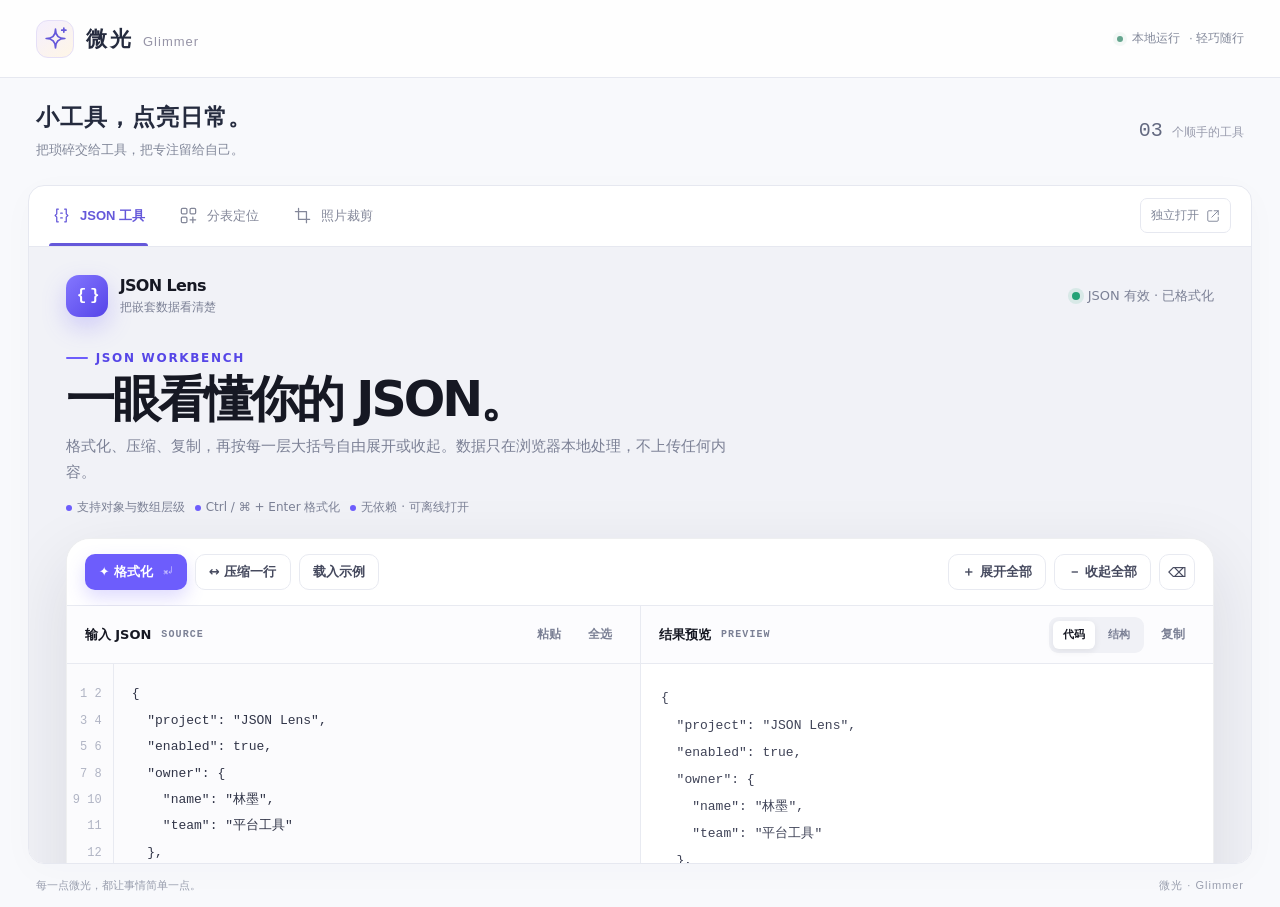
==== index.html @ e59c4ab4 "feat: 新增微光工具主页并统一工具页面风格" ====
<!doctype html>
<html lang="zh-CN">
<head>
  <meta charset="UTF-8">
  <meta name="viewport" content="width=device-width, initial-scale=1">
  <meta name="theme-color" content="#f8f9fc">
  <meta name="description" content="微光 Glimmer，一个轻巧的本地工具箱。JSON 格式化、分表定位、照片裁剪，在一个页面里轻松完成。">
  <title>微光 · Glimmer</title>
  <style>
    :root {
      color-scheme: light;
      --ink: #252b3e;
      --muted: #818799;
      --line: #e6e8f0;
      --accent: #6558da;
    }
    * { box-sizing: border-box; }
    [hidden] { display: none !important; }
    body {
      margin: 0;
      color: var(--ink);
      background: #f8f9fc;
      font-family: "Segoe UI", "PingFang SC", "Microsoft YaHei", sans-serif;
      -webkit-font-smoothing: antialiased;
    }
    a { color: inherit; text-decoration: none; }
    button { font: inherit; cursor: pointer; }
    :focus-visible { outline: 3px solid #a79dea; outline-offset: 4px; }
    .site-header {
      height: 78px;
      display: flex;
      align-items: center;
      justify-content: space-between;
      padding: 0 36px;
      border-bottom: 1px solid var(--line);
      background: #ffffffd9;
    }
    .brand { display: flex; align-items: center; gap: 12px; }
    .brand-mark {
      display: grid;
      place-items: center;
      width: 38px;
      height: 38px;
      border: 1px solid #e5dff7;
      border-radius: 12px;
      color: var(--accent);
      background: linear-gradient(145deg, #f4efff, #fff6e6);
    }
    .brand-name { font-size: 21px; font-weight: 750; letter-spacing: 3px; }
    .brand-en { margin-left: 9px; color: #9694a7; font-size: 13px; letter-spacing: 1px; font-weight: 400; }
    .header-note { display: flex; align-items: center; gap: 9px; color: var(--muted); font-size: 12px; }
    .status-dot { width: 6px; height: 6px; border-radius: 50%; background: #65a58e; box-shadow: 0 0 0 4px #65a58e12; }
    main { padding: 0 28px; max-width: 1920px; margin: auto; }
    .intro { display: flex; align-items: center; justify-content: space-between; gap: 20px; padding: 24px 8px; }
    h1 { margin: 0 0 7px; font-size: 23px; font-weight: 650; letter-spacing: 1px; }
    .intro p { margin: 0; color: var(--muted); font-size: 13px; line-height: 1.6; }
    .tool-count { color: #999cad; font-size: 12px; white-space: nowrap; }
    .tool-count b { color: #646a81; font: 500 20px/1.4 Consolas, monospace; margin-right: 6px; }
    .workspace { overflow: hidden; border: 1px solid var(--line); border-radius: 16px; background: white; box-shadow: 0 8px 36px #33334b06; }
    .workspace-bar { display: flex; justify-content: space-between; gap: 12px; padding: 0 20px; border-bottom: 1px solid var(--line); }
    .tabs { display: flex; gap: 28px; overflow-x: auto; }
    .tab {
      position: relative;
      display: flex;
      align-items: center;
      flex-shrink: 0;
      gap: 9px;
      min-height: 60px;
      padding: 0 3px;
      border: 0;
      color: #838799;
      background: transparent;
      font-size: 13px;
      transition: color .18s;
    }
    .tab:hover { color: var(--accent); }
    .tab[aria-selected="true"] { color: var(--accent); font-weight: 650; }
    .tab[aria-selected="true"]::after { content: ""; position: absolute; bottom: 0; left: 0; right: 0; height: 3px; border-radius: 3px 3px 0 0; background: var(--accent); }
    svg { width: 19px; height: 19px; fill: none; stroke: currentColor; stroke-width: 1.6; stroke-linecap: round; stroke-linejoin: round; flex-shrink: 0; }
    .brand-mark svg { width: 25px; height: 25px; }
    .open-link { display: flex; align-items: center; gap: 7px; flex-shrink: 0; align-self: center; color: #818799; font-size: 12px; padding: 8px 10px; border: 1px solid var(--line); border-radius: 7px; }
    .open-link:hover { color: var(--accent); background: #f8f7ff; }
    .open-link svg { width: 14px; height: 14px; }
    .tool-panel { height: calc(100dvh - 284px); min-height: 480px; background: #f6f7fb; }
    iframe { width: 100%; height: 100%; display: block; border: 0; }
    footer { display: flex; justify-content: space-between; gap: 16px; padding: 14px 8px; font-size: 11px; color: #999eae; }
    .footer-brand { letter-spacing: 1px; }
    noscript p { padding: 20px; line-height: 2; }
    noscript a { color: var(--accent); text-decoration: underline; margin-right: 15px; }
    @media (max-width: 640px) {
      .site-header { height: 66px; padding: 0 18px; }
      .brand-name { font-size: 19px; }
      .brand-en { font-size: 11px; margin-left: 5px; }
      .header-note { font-size: 11px; }
      .header-note .extra { display: none; }
      main { padding: 0 10px; }
      .intro { padding: 20px 6px; }
      h1 { font-size: 20px; }
      .intro p { font-size: 12px; }
      .tool-count { display: none; }
      .workspace { border-radius: 12px; }
      .workspace-bar { padding: 0 12px; gap: 10px; }
      .tabs { gap: 19px; }
      .tab { min-height: 55px; font-size: 12px; gap: 6px; }
      .tab svg { width: 16px; height: 16px; }
      .open-link { padding: 7px; }
      .open-link span { display: none; }
      .tool-panel { height: calc(100dvh - 256px); }
      footer { font-size: 10px; }
    }
    @media (prefers-reduced-motion: reduce) { .tab { transition: none; } }
  </style>
</head>
<body>
  <header class="site-header">
    <a class="brand" href="./index.html" aria-label="微光 Glimmer 主页">
      <span class="brand-mark" aria-hidden="true"><svg viewBox="0 0 24 24"><path d="M12 3c0 6-3 9-9 9 6 0 9 3 9 9 0-6 3-9 9-9-6 0-9-3-9-9Z"/><path d="M20 2v4m-2-2h4"/></svg></span>
      <span class="brand-name">微光<span class="brand-en">Glimmer</span></span>
    </a>
    <div class="header-note"><span class="status-dot" aria-hidden="true"></span>本地运行<span class="extra"> · 轻巧随行</span></div>
  </header>
  <main>
    <section class="intro" aria-labelledby="page-title">
      <div><h1 id="page-title">小工具，点亮日常。</h1><p>把琐碎交给工具，把专注留给自己。</p></div>
      <span class="tool-count"><b>03</b> 个顺手的工具</span>
    </section>
    <div class="workspace">
      <div class="workspace-bar">
        <nav class="tabs" role="tablist" aria-label="工具切换">
          <button class="tab" id="tab-json" type="button" role="tab" aria-selected="true" aria-controls="panel-json" data-tool="json">
            <svg viewBox="0 0 24 24" aria-hidden="true"><path d="M8 4H6v6l-2 2 2 2v6h2m8-16h2v6l2 2-2 2v6h-2"/><path d="M11 9h2m-2 6h2"/></svg>JSON 工具
          </button>
          <button class="tab" id="tab-sharding" type="button" role="tab" aria-selected="false" aria-controls="panel-sharding" tabindex="-1" data-tool="sharding">
            <svg viewBox="0 0 24 24" aria-hidden="true"><rect x="3" y="3" width="7" height="7" rx="1.5"/><rect x="14" y="3" width="7" height="7" rx="1.5"/><rect x="3" y="14" width="7" height="7" rx="1.5"/><path d="M14 17.5h7m-3.5-3.5v7"/></svg>分表定位
          </button>
          <button class="tab" id="tab-photo" type="button" role="tab" aria-selected="false" aria-controls="panel-photo" tabindex="-1" data-tool="photo">
            <svg viewBox="0 0 24 24" aria-hidden="true"><path d="M7 3v14h14M3 7h14v14M10 7h7v7"/></svg>照片裁剪
          </button>
        </nav>
        <a class="open-link" id="open-tool" href="./json-lens.html?v=2" target="_blank" rel="noopener" aria-label="在新窗口打开 JSON 工具" title="在新窗口打开当前工具"><span>独立打开</span><svg viewBox="0 0 24 24" aria-hidden="true"><path d="M14 3h7v7m0-7L10 14M10 3H5a2 2 0 0 0-2 2v14a2 2 0 0 0 2 2h14a2 2 0 0 0 2-2v-5"/></svg></a>
      </div>
      <section class="tool-panel" id="panel-json" role="tabpanel" aria-labelledby="tab-json">
        <iframe title="JSON 格式化与结构查看器" data-src="./json-lens.html?v=2"></iframe>
      </section>
      <section class="tool-panel" id="panel-sharding" role="tabpanel" aria-labelledby="tab-sharding" hidden>
        <iframe title="分表定位器" data-src="./sharding-table-finder.html?v=2"></iframe>
      </section>
      <section class="tool-panel" id="panel-photo" role="tabpanel" aria-labelledby="tab-photo" hidden>
        <iframe title="照片比例裁剪" data-src="./photo-crop.html?v=2"></iframe>
      </section>
      <noscript><p>启用 JavaScript 即可使用标签页，也可以直接打开：<a href="./json-lens.html?v=2">JSON 工具</a><a href="./sharding-table-finder.html?v=2">分表定位</a><a href="./photo-crop.html?v=2">照片裁剪</a></p></noscript>
    </div>
    <footer><span>每一点微光，都让事情简单一点。</span><span class="footer-brand">微光 · Glimmer</span></footer>
  </main>
  <script>
    'use strict';
    const tabs = [...document.querySelectorAll('[role="tab"]')];
    const openLink = document.getElementById('open-tool');

    /**
     * 切换工具并同步无障碍状态；已打开的页面保留在内存中，避免切换丢失输入或照片。
     * @param {string} tool 工具标识；未知值回退到 JSON 工具。
     */
    function activateTool(tool) {
      const activeTab = tabs.find(tab => tab.dataset.tool === tool) || tabs[0];
      for (const tab of tabs) {
        const selected = tab === activeTab;
        const panel = document.getElementById(tab.getAttribute('aria-controls'));
        tab.setAttribute('aria-selected', String(selected));
        tab.tabIndex = selected ? 0 : -1;
        panel.hidden = !selected;
        if (selected) {
          const frame = panel.querySelector('iframe');
          // 首次选中才加载，且仅使用页面内预设路径，URL 片段不能指定外部地址。
          if (!frame.hasAttribute('src')) frame.src = frame.dataset.src;
          openLink.href = frame.dataset.src;
          openLink.setAttribute('aria-label', `在新窗口打开${tab.textContent.trim()}`);
        }
      }
    }

    /** 更新地址片段，让工具标签支持直接访问以及浏览器前进、后退。 */
    function selectTool(tab) {
      activateTool(tab.dataset.tool);
      if (location.hash !== `#${tab.dataset.tool}`) location.hash = tab.dataset.tool;
    }

    for (const tab of tabs) {
      tab.addEventListener('click', () => selectTool(tab));
      tab.addEventListener('keydown', event => {
        const index = tabs.indexOf(tab);
        let nextIndex;
        // 遵循横向标签页键盘约定，Tab 键只停留在当前选中的工具。
        if (event.key === 'ArrowRight') nextIndex = (index + 1) % tabs.length;
        else if (event.key === 'ArrowLeft') nextIndex = (index + tabs.length - 1) % tabs.length;
        else if (event.key === 'Home') nextIndex = 0;
        else if (event.key === 'End') nextIndex = tabs.length - 1;
        else return;
        event.preventDefault();
        tabs[nextIndex].focus();
        selectTool(tabs[nextIndex]);
      });
    }
    window.addEventListener('hashchange', () => activateTool(location.hash.slice(1)));
    activateTool(location.hash.slice(1));
  </script>
</body>
</html>
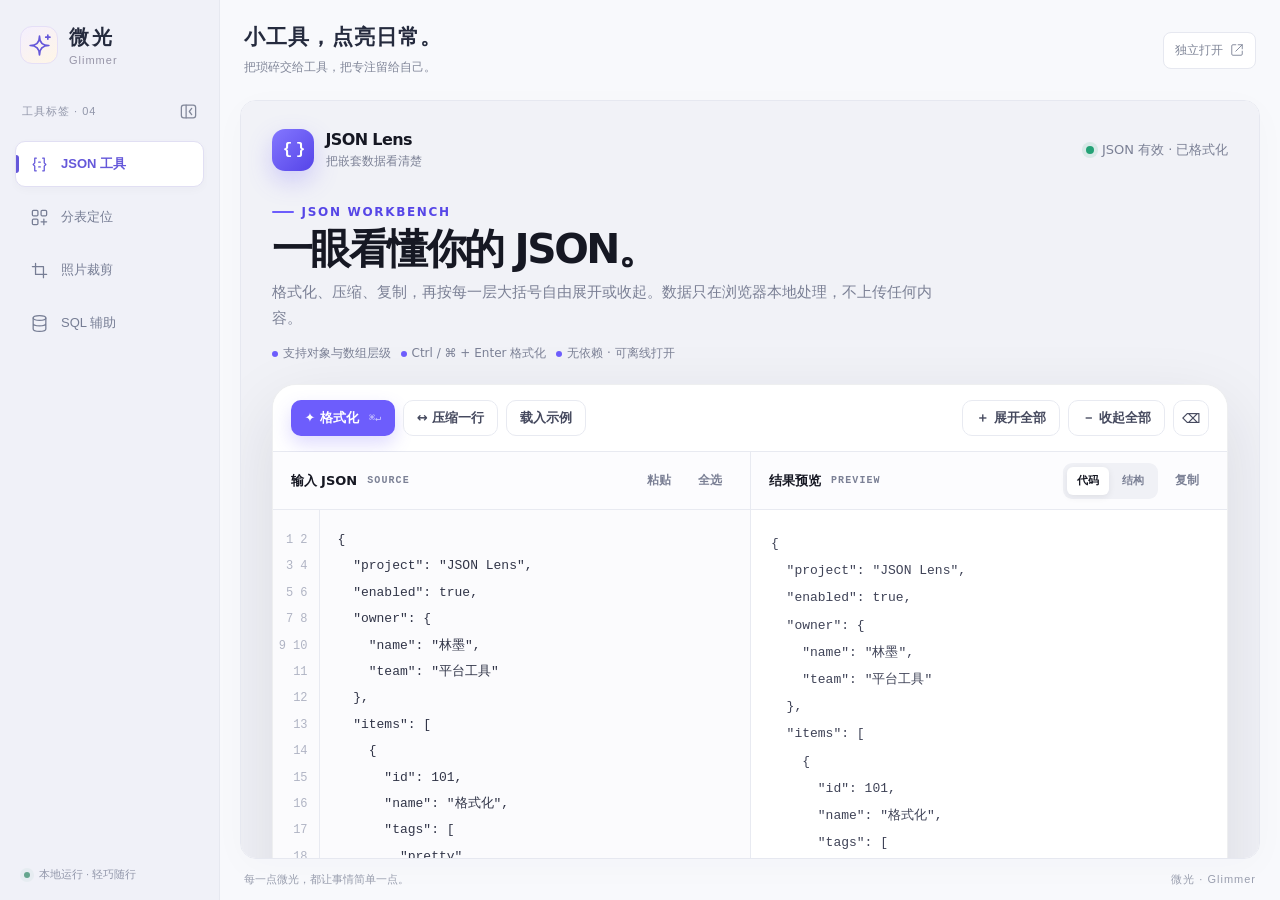
==== commit 3a3aabb5: "feat: 发布四个工具并配置 GitHub Pages" ====
--- a/index.html
+++ b/index.html
@@ -4,141 +4,108 @@
   <meta charset="UTF-8">
   <meta name="viewport" content="width=device-width, initial-scale=1">
   <meta name="theme-color" content="#f8f9fc">
-  <meta name="description" content="微光 Glimmer，一个轻巧的本地工具箱。JSON 格式化、分表定位、照片裁剪，在一个页面里轻松完成。">
+  <meta name="description" content="微光 Glimmer，一个轻巧的本地工具箱。JSON 格式化、分表定位、照片裁剪、SQL 辅助，在一个页面里轻松完成。">
   <title>微光 · Glimmer</title>
   <style>
-    :root {
-      color-scheme: light;
-      --ink: #252b3e;
-      --muted: #818799;
-      --line: #e6e8f0;
-      --accent: #6558da;
-    }
+    :root { color-scheme: light; --ink: #252b3e; --muted: #818799; --line: #e6e8f0; --accent: #6558da; --sidebar-width: 220px; }
     * { box-sizing: border-box; }
     [hidden] { display: none !important; }
-    body {
-      margin: 0;
-      color: var(--ink);
-      background: #f8f9fc;
-      font-family: "Segoe UI", "PingFang SC", "Microsoft YaHei", sans-serif;
-      -webkit-font-smoothing: antialiased;
-    }
+    body { display: grid; grid-template-columns: var(--sidebar-width) minmax(0, 1fr); height: 100vh; height: 100dvh; margin: 0; overflow: hidden; color: var(--ink); background: #f8f9fc; font-family: "Segoe UI", "PingFang SC", "Microsoft YaHei", sans-serif; -webkit-font-smoothing: antialiased; }
     a { color: inherit; text-decoration: none; }
     button { font: inherit; cursor: pointer; }
-    :focus-visible { outline: 3px solid #a79dea; outline-offset: 4px; }
-    .site-header {
-      height: 78px;
-      display: flex;
-      align-items: center;
-      justify-content: space-between;
-      padding: 0 36px;
-      border-bottom: 1px solid var(--line);
-      background: #ffffffd9;
-    }
-    .brand { display: flex; align-items: center; gap: 12px; }
-    .brand-mark {
-      display: grid;
-      place-items: center;
-      width: 38px;
-      height: 38px;
-      border: 1px solid #e5dff7;
-      border-radius: 12px;
-      color: var(--accent);
-      background: linear-gradient(145deg, #f4efff, #fff6e6);
-    }
-    .brand-name { font-size: 21px; font-weight: 750; letter-spacing: 3px; }
-    .brand-en { margin-left: 9px; color: #9694a7; font-size: 13px; letter-spacing: 1px; font-weight: 400; }
-    .header-note { display: flex; align-items: center; gap: 9px; color: var(--muted); font-size: 12px; }
-    .status-dot { width: 6px; height: 6px; border-radius: 50%; background: #65a58e; box-shadow: 0 0 0 4px #65a58e12; }
-    main { padding: 0 28px; max-width: 1920px; margin: auto; }
-    .intro { display: flex; align-items: center; justify-content: space-between; gap: 20px; padding: 24px 8px; }
-    h1 { margin: 0 0 7px; font-size: 23px; font-weight: 650; letter-spacing: 1px; }
-    .intro p { margin: 0; color: var(--muted); font-size: 13px; line-height: 1.6; }
-    .tool-count { color: #999cad; font-size: 12px; white-space: nowrap; }
-    .tool-count b { color: #646a81; font: 500 20px/1.4 Consolas, monospace; margin-right: 6px; }
-    .workspace { overflow: hidden; border: 1px solid var(--line); border-radius: 16px; background: white; box-shadow: 0 8px 36px #33334b06; }
-    .workspace-bar { display: flex; justify-content: space-between; gap: 12px; padding: 0 20px; border-bottom: 1px solid var(--line); }
-    .tabs { display: flex; gap: 28px; overflow-x: auto; }
-    .tab {
-      position: relative;
-      display: flex;
-      align-items: center;
-      flex-shrink: 0;
-      gap: 9px;
-      min-height: 60px;
-      padding: 0 3px;
-      border: 0;
-      color: #838799;
-      background: transparent;
-      font-size: 13px;
-      transition: color .18s;
-    }
-    .tab:hover { color: var(--accent); }
-    .tab[aria-selected="true"] { color: var(--accent); font-weight: 650; }
-    .tab[aria-selected="true"]::after { content: ""; position: absolute; bottom: 0; left: 0; right: 0; height: 3px; border-radius: 3px 3px 0 0; background: var(--accent); }
+    :focus-visible { outline: 3px solid #a79dea; outline-offset: -3px; }
     svg { width: 19px; height: 19px; fill: none; stroke: currentColor; stroke-width: 1.6; stroke-linecap: round; stroke-linejoin: round; flex-shrink: 0; }
+    .sidebar { display: flex; flex-direction: column; min-width: 0; min-height: 0; padding: 24px 12px 16px; border-right: 1px solid var(--line); background: #f0f1f8; }
+    .brand { display: flex; align-items: center; gap: 11px; padding: 0 8px; min-height: 42px; }
+    .brand-mark { display: grid; place-items: center; flex-shrink: 0; width: 38px; height: 38px; border: 1px solid #e5dff7; border-radius: 12px; color: var(--accent); background: linear-gradient(145deg, #f4efff, #fff6e6); }
     .brand-mark svg { width: 25px; height: 25px; }
-    .open-link { display: flex; align-items: center; gap: 7px; flex-shrink: 0; align-self: center; color: #818799; font-size: 12px; padding: 8px 10px; border: 1px solid var(--line); border-radius: 7px; }
+    .brand-name { font-size: 20px; font-weight: 750; letter-spacing: 3px; white-space: nowrap; }
+    .brand-en { display: block; margin-top: 3px; color: #9694a7; font-size: 11px; letter-spacing: 1px; font-weight: 400; }
+    .sidebar-heading { display: flex; align-items: center; justify-content: space-between; gap: 8px; margin: 30px 4px 12px 10px; }
+    .sidebar-heading span { color: #9297aa; font-size: 11px; letter-spacing: 1px; }
+    .sidebar-toggle { display: grid; place-items: center; width: 30px; height: 30px; padding: 0; border: 0; border-radius: 8px; color: var(--muted); background: transparent; }
+    .sidebar-toggle:hover { color: var(--accent); background: #e6e5f4; }
+    .tabs { display: flex; flex-direction: column; gap: 7px; min-height: 0; overflow-y: auto; overflow-x: hidden; padding: 3px; }
+    .tab { position: relative; display: flex; align-items: center; flex-shrink: 0; gap: 12px; width: 100%; min-height: 46px; padding: 0 14px; border: 1px solid transparent; border-radius: 10px; color: #767d94; background: transparent; text-align: left; font-size: 13px; transition: color .18s, background .18s; }
+    .tab:hover { color: var(--accent); background: #e8e8f4; }
+    .tab[aria-selected="true"] { color: var(--accent); font-weight: 650; border-color: #e1dff3; background: white; box-shadow: 0 3px 10px #33334b07; }
+    .tab[aria-selected="true"]::before { content: ""; position: absolute; top: 13px; bottom: 13px; left: 0; width: 3px; border-radius: 0 3px 3px 0; background: var(--accent); }
+    .tab-label { white-space: nowrap; }
+    .sidebar-footer { display: flex; align-items: center; gap: 9px; margin-top: auto; padding: 24px 12px 2px; color: #9297aa; font-size: 11px; white-space: nowrap; }
+    .status-dot { width: 6px; height: 6px; flex-shrink: 0; border-radius: 50%; background: #65a58e; box-shadow: 0 0 0 4px #65a58e12; }
+    main { display: grid; grid-template-rows: auto minmax(0, 1fr) auto; min-width: 0; min-height: 0; padding: 0 20px; }
+    .intro { display: flex; align-items: center; justify-content: space-between; gap: 20px; min-height: 100px; padding: 18px 4px; }
+    h1 { margin: 0 0 7px; font-size: 21px; font-weight: 650; letter-spacing: 1px; }
+    .intro p { margin: 0; color: var(--muted); font-size: 12px; line-height: 1.6; }
+    .open-link { display: flex; align-items: center; gap: 7px; flex-shrink: 0; color: var(--muted); font-size: 12px; padding: 9px 11px; border: 1px solid var(--line); border-radius: 8px; background: white; }
     .open-link:hover { color: var(--accent); background: #f8f7ff; }
     .open-link svg { width: 14px; height: 14px; }
-    .tool-panel { height: calc(100dvh - 284px); min-height: 480px; background: #f6f7fb; }
+    .workspace { min-height: 0; overflow: hidden; border: 1px solid var(--line); border-radius: 16px; background: white; box-shadow: 0 8px 36px #33334b06; }
+    .tool-panel { height: 100%; background: #f6f7fb; }
     iframe { width: 100%; height: 100%; display: block; border: 0; }
-    footer { display: flex; justify-content: space-between; gap: 16px; padding: 14px 8px; font-size: 11px; color: #999eae; }
+    footer { display: flex; justify-content: space-between; gap: 16px; padding: 13px 4px; color: #999eae; font-size: 11px; }
     .footer-brand { letter-spacing: 1px; }
     noscript p { padding: 20px; line-height: 2; }
     noscript a { color: var(--accent); text-decoration: underline; margin-right: 15px; }
-    @media (max-width: 640px) {
-      .site-header { height: 66px; padding: 0 18px; }
-      .brand-name { font-size: 19px; }
-      .brand-en { font-size: 11px; margin-left: 5px; }
-      .header-note { font-size: 11px; }
-      .header-note .extra { display: none; }
-      main { padding: 0 10px; }
-      .intro { padding: 20px 6px; }
-      h1 { font-size: 20px; }
-      .intro p { font-size: 12px; }
-      .tool-count { display: none; }
+    /* 收起标签文字后保留等宽图标轨道，右侧工作区自动获得空出的宽度。 */
+    body.sidebar-collapsed { --sidebar-width: 68px; }
+    .sidebar-collapsed .sidebar { padding-left: 8px; padding-right: 8px; }
+    .sidebar-collapsed .brand { justify-content: center; padding: 0; }
+    .sidebar-collapsed .brand-name, .sidebar-collapsed .sidebar-heading span, .sidebar-collapsed .tab-label, .sidebar-collapsed .sidebar-footer span:last-child { display: none; }
+    .sidebar-collapsed .sidebar-heading { justify-content: center; margin: 30px 0 12px; }
+    .sidebar-collapsed .tab { justify-content: center; padding: 0; }
+    .sidebar-collapsed .sidebar-footer { justify-content: center; padding-left: 0; padding-right: 0; }
+    @media (max-width: 700px) {
+      body, body.sidebar-collapsed { --sidebar-width: 56px; }
+      .sidebar, .sidebar-collapsed .sidebar { padding: 18px 5px 12px; }
+      .brand { justify-content: center; padding: 0; }
+      .brand-mark { width: 34px; height: 34px; }
+      .brand-name, .sidebar-heading, .sidebar-collapsed .sidebar-heading, .tab-label, .sidebar-footer span:last-child { display: none; }
+      .tabs { margin-top: 24px; gap: 9px; }
+      .tab { justify-content: center; padding: 0; min-height: 42px; }
+      .sidebar-footer { justify-content: center; padding-left: 0; padding-right: 0; }
+      main { padding: 0 8px; }
+      .intro { min-height: 84px; gap: 8px; padding: 14px 2px; }
+      h1 { font-size: 16px; letter-spacing: 0; }
+      .intro p { font-size: 10px; }
+      .open-link { padding: 8px; }
+      .open-link span { display: none; }
       .workspace { border-radius: 12px; }
-      .workspace-bar { padding: 0 12px; gap: 10px; }
-      .tabs { gap: 19px; }
-      .tab { min-height: 55px; font-size: 12px; gap: 6px; }
-      .tab svg { width: 16px; height: 16px; }
-      .open-link { padding: 7px; }
-      .open-link span { display: none; }
-      .tool-panel { height: calc(100dvh - 256px); }
-      footer { font-size: 10px; }
+      footer { padding: 10px 2px; font-size: 10px; }
+      footer > span:first-child { display: none; }
     }
     @media (prefers-reduced-motion: reduce) { .tab { transition: none; } }
   </style>
 </head>
 <body>
-  <header class="site-header">
+  <aside class="sidebar" aria-label="工具导航">
     <a class="brand" href="./index.html" aria-label="微光 Glimmer 主页">
       <span class="brand-mark" aria-hidden="true"><svg viewBox="0 0 24 24"><path d="M12 3c0 6-3 9-9 9 6 0 9 3 9 9 0-6 3-9 9-9-6 0-9-3-9-9Z"/><path d="M20 2v4m-2-2h4"/></svg></span>
       <span class="brand-name">微光<span class="brand-en">Glimmer</span></span>
     </a>
-    <div class="header-note"><span class="status-dot" aria-hidden="true"></span>本地运行<span class="extra"> · 轻巧随行</span></div>
-  </header>
+    <div class="sidebar-heading"><span>工具标签 · 04</span><button class="sidebar-toggle" id="sidebar-toggle" type="button" aria-label="收起标签栏" title="收起标签栏" aria-expanded="true" aria-controls="tool-tabs"><svg viewBox="0 0 24 24" aria-hidden="true"><rect x="3" y="4" width="18" height="16" rx="3"/><path d="M9 4v16m7-12-3 4 3 4"/></svg></button></div>
+        <nav class="tabs" role="tablist" aria-label="工具切换" aria-orientation="vertical" id="tool-tabs">
+          <button class="tab" id="tab-json" type="button" role="tab" aria-selected="true" aria-controls="panel-json" data-tool="json" aria-label="JSON 工具" title="JSON 工具">
+            <svg viewBox="0 0 24 24" aria-hidden="true"><path d="M8 4H6v6l-2 2 2 2v6h2m8-16h2v6l2 2-2 2v6h-2"/><path d="M11 9h2m-2 6h2"/></svg><span class="tab-label">JSON 工具</span>
+          </button>
+          <button class="tab" id="tab-sharding" type="button" role="tab" aria-selected="false" aria-controls="panel-sharding" tabindex="-1" data-tool="sharding" aria-label="分表定位" title="分表定位">
+            <svg viewBox="0 0 24 24" aria-hidden="true"><rect x="3" y="3" width="7" height="7" rx="1.5"/><rect x="14" y="3" width="7" height="7" rx="1.5"/><rect x="3" y="14" width="7" height="7" rx="1.5"/><path d="M14 17.5h7m-3.5-3.5v7"/></svg><span class="tab-label">分表定位</span>
+          </button>
+          <button class="tab" id="tab-photo" type="button" role="tab" aria-selected="false" aria-controls="panel-photo" tabindex="-1" data-tool="photo" aria-label="照片裁剪" title="照片裁剪">
+            <svg viewBox="0 0 24 24" aria-hidden="true"><path d="M7 3v14h14M3 7h14v14M10 7h7v7"/></svg><span class="tab-label">照片裁剪</span>
+          </button>
+          <button class="tab" id="tab-sql" type="button" role="tab" aria-selected="false" aria-controls="panel-sql" tabindex="-1" data-tool="sql" aria-label="SQL 辅助" title="SQL 辅助">
+            <svg viewBox="0 0 24 24" aria-hidden="true"><ellipse cx="12" cy="5" rx="8" ry="3"/><path d="M4 5v14c0 4 16 4 16 0V5M4 12c0 4 16 4 16 0"/></svg><span class="tab-label">SQL 辅助</span>
+          </button>
+        </nav>
+    <div class="sidebar-footer"><span class="status-dot" aria-hidden="true"></span><span>本地运行 · 轻巧随行</span></div>
+  </aside>
   <main>
     <section class="intro" aria-labelledby="page-title">
       <div><h1 id="page-title">小工具，点亮日常。</h1><p>把琐碎交给工具，把专注留给自己。</p></div>
-      <span class="tool-count"><b>03</b> 个顺手的工具</span>
+        <a class="open-link" id="open-tool" href="./json-lens.html?v=2" target="_blank" rel="noopener" aria-label="在新窗口打开 JSON 工具" title="在新窗口打开当前工具"><span>独立打开</span><svg viewBox="0 0 24 24" aria-hidden="true"><path d="M14 3h7v7m0-7L10 14M10 3H5a2 2 0 0 0-2 2v14a2 2 0 0 0 2 2h14a2 2 0 0 0 2-2v-5"/></svg></a>
     </section>
     <div class="workspace">
-      <div class="workspace-bar">
-        <nav class="tabs" role="tablist" aria-label="工具切换">
-          <button class="tab" id="tab-json" type="button" role="tab" aria-selected="true" aria-controls="panel-json" data-tool="json">
-            <svg viewBox="0 0 24 24" aria-hidden="true"><path d="M8 4H6v6l-2 2 2 2v6h2m8-16h2v6l2 2-2 2v6h-2"/><path d="M11 9h2m-2 6h2"/></svg>JSON 工具
-          </button>
-          <button class="tab" id="tab-sharding" type="button" role="tab" aria-selected="false" aria-controls="panel-sharding" tabindex="-1" data-tool="sharding">
-            <svg viewBox="0 0 24 24" aria-hidden="true"><rect x="3" y="3" width="7" height="7" rx="1.5"/><rect x="14" y="3" width="7" height="7" rx="1.5"/><rect x="3" y="14" width="7" height="7" rx="1.5"/><path d="M14 17.5h7m-3.5-3.5v7"/></svg>分表定位
-          </button>
-          <button class="tab" id="tab-photo" type="button" role="tab" aria-selected="false" aria-controls="panel-photo" tabindex="-1" data-tool="photo">
-            <svg viewBox="0 0 24 24" aria-hidden="true"><path d="M7 3v14h14M3 7h14v14M10 7h7v7"/></svg>照片裁剪
-          </button>
-        </nav>
-        <a class="open-link" id="open-tool" href="./json-lens.html?v=2" target="_blank" rel="noopener" aria-label="在新窗口打开 JSON 工具" title="在新窗口打开当前工具"><span>独立打开</span><svg viewBox="0 0 24 24" aria-hidden="true"><path d="M14 3h7v7m0-7L10 14M10 3H5a2 2 0 0 0-2 2v14a2 2 0 0 0 2 2h14a2 2 0 0 0 2-2v-5"/></svg></a>
-      </div>
       <section class="tool-panel" id="panel-json" role="tabpanel" aria-labelledby="tab-json">
         <iframe title="JSON 格式化与结构查看器" data-src="./json-lens.html?v=2"></iframe>
       </section>
@@ -148,7 +115,10 @@
       <section class="tool-panel" id="panel-photo" role="tabpanel" aria-labelledby="tab-photo" hidden>
         <iframe title="照片比例裁剪" data-src="./photo-crop.html?v=2"></iframe>
       </section>
-      <noscript><p>启用 JavaScript 即可使用标签页，也可以直接打开：<a href="./json-lens.html?v=2">JSON 工具</a><a href="./sharding-table-finder.html?v=2">分表定位</a><a href="./photo-crop.html?v=2">照片裁剪</a></p></noscript>
+      <section class="tool-panel" id="panel-sql" role="tabpanel" aria-labelledby="tab-sql" hidden>
+        <iframe title="SQL 辅助工具" data-src="./sql-helper.html"></iframe>
+      </section>
+      <noscript><p>启用 JavaScript 即可使用标签页，也可以直接打开：<a href="./json-lens.html?v=2">JSON 工具</a><a href="./sharding-table-finder.html?v=2">分表定位</a><a href="./photo-crop.html?v=2">照片裁剪</a><a href="./sql-helper.html">SQL 辅助</a></p></noscript>
     </div>
     <footer><span>每一点微光，都让事情简单一点。</span><span class="footer-brand">微光 · Glimmer</span></footer>
   </main>
@@ -177,6 +147,8 @@
           openLink.setAttribute('aria-label', `在新窗口打开${tab.textContent.trim()}`);
         }
       }
+      // 标签栏高度不足时自动滚动，让当前工具始终出现在可见区域。
+      activeTab.scrollIntoView({ block: 'nearest', inline: 'nearest' });
     }
 
     /** 更新地址片段，让工具标签支持直接访问以及浏览器前进、后退。 */
@@ -190,9 +162,9 @@
       tab.addEventListener('keydown', event => {
         const index = tabs.indexOf(tab);
         let nextIndex;
-        // 遵循横向标签页键盘约定，Tab 键只停留在当前选中的工具。
-        if (event.key === 'ArrowRight') nextIndex = (index + 1) % tabs.length;
-        else if (event.key === 'ArrowLeft') nextIndex = (index + tabs.length - 1) % tabs.length;
+        // 遵循纵向标签页键盘约定，Tab 键只停留在当前选中的工具。
+        if (event.key === 'ArrowDown') nextIndex = (index + 1) % tabs.length;
+        else if (event.key === 'ArrowUp') nextIndex = (index + tabs.length - 1) % tabs.length;
         else if (event.key === 'Home') nextIndex = 0;
         else if (event.key === 'End') nextIndex = tabs.length - 1;
         else return;
@@ -201,6 +173,14 @@
         selectTool(tabs[nextIndex]);
       });
     }
+    // 收起时保留图标、可访问名称和悬停提示，切换工具不重新加载工作区。
+    const sidebarToggle = document.getElementById('sidebar-toggle');
+    sidebarToggle.addEventListener('click', () => {
+      const collapsed = document.body.classList.toggle('sidebar-collapsed');
+      sidebarToggle.setAttribute('aria-expanded', String(!collapsed));
+      sidebarToggle.setAttribute('aria-label', collapsed ? '展开标签栏' : '收起标签栏');
+      sidebarToggle.title = collapsed ? '展开标签栏' : '收起标签栏';
+    });
     window.addEventListener('hashchange', () => activateTool(location.hash.slice(1)));
     activateTool(location.hash.slice(1));
   </script>
